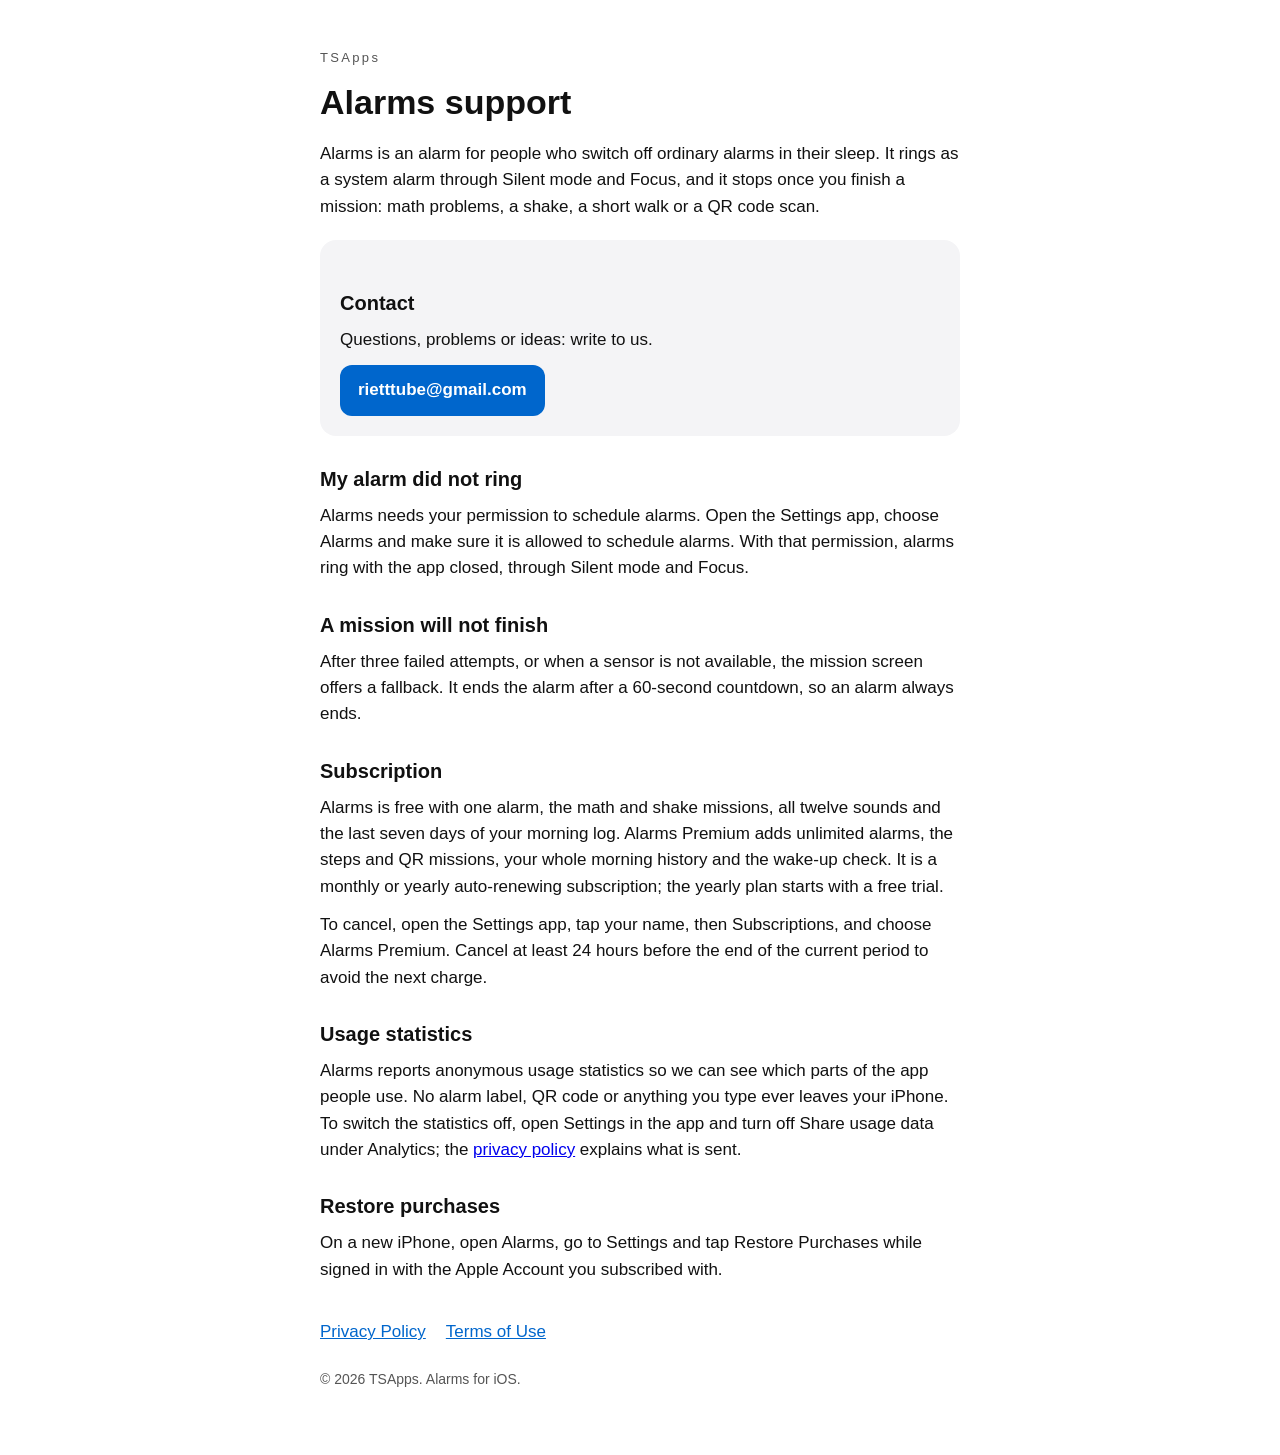
==== index.html @ 986cdb49 "Publish support site for feetfirst" ====
<!doctype html>
<html lang="en">
<head>
  <meta charset="utf-8">
  <meta name="viewport" content="width=device-width,initial-scale=1">
  <meta name="description" content="Alarms support: help with alarms, missions and your subscription.">
  <title>Alarms Support</title>
  <link rel="stylesheet" href="styles.css">
</head>
<body>
  <main>
    <div class="brand">TSApps</div>
    <h1>Alarms support</h1>
    <p>Alarms is an alarm for people who switch off ordinary alarms in their sleep. It rings as a system alarm through Silent mode and Focus, and it stops once you finish a mission: math problems, a shake, a short walk or a QR code scan.</p>

    <section class="card">
      <h2>Contact</h2>
      <p>Questions, problems or ideas: write to us.</p>
      <a class="button" href="mailto:rietttube@gmail.com">rietttube@gmail.com</a>
    </section>

    <h2>My alarm did not ring</h2>
    <p>Alarms needs your permission to schedule alarms. Open the Settings app, choose Alarms and make sure it is allowed to schedule alarms. With that permission, alarms ring with the app closed, through Silent mode and Focus.</p>

    <h2>A mission will not finish</h2>
    <p>After three failed attempts, or when a sensor is not available, the mission screen offers a fallback. It ends the alarm after a 60-second countdown, so an alarm always ends.</p>

    <h2>Subscription</h2>
    <p>Alarms is free with one alarm, the math and shake missions, all twelve sounds and the last seven days of your morning log. Alarms Premium adds unlimited alarms, the steps and QR missions, your whole morning history and the wake-up check. It is a monthly or yearly auto-renewing subscription; the yearly plan starts with a free trial.</p>
    <p>To cancel, open the Settings app, tap your name, then Subscriptions, and choose Alarms Premium. Cancel at least 24 hours before the end of the current period to avoid the next charge.</p>

    <h2>Usage statistics</h2>
    <p>Alarms reports anonymous usage statistics so we can see which parts of the app people use. No alarm label, QR code or anything you type ever leaves your iPhone. To switch the statistics off, open Settings in the app and turn off Share usage data under Analytics; the <a href="privacy.html">privacy policy</a> explains what is sent.</p>

    <h2>Restore purchases</h2>
    <p>On a new iPhone, open Alarms, go to Settings and tap Restore Purchases while signed in with the Apple Account you subscribed with.</p>

    <nav><a href="privacy.html">Privacy Policy</a><a href="https://www.apple.com/legal/internet-services/itunes/dev/stdeula/">Terms of Use</a></nav>
    <footer>© 2026 TSApps. Alarms for iOS.</footer>
  </main>
</body>
</html>
---- styles.css ----
:root { color-scheme: light dark; --bg: #ffffff; --fg: #111111; --muted: #555555; --card: #f4f4f6; --accent: #0066cc; }
@media (prefers-color-scheme: dark) { :root { --bg: #0e0e10; --fg: #f2f2f2; --muted: #b0b0b6; --card: #1a1a1f; --accent: #0a84ff; } }
* { box-sizing: border-box; }
body { margin: 0; background: var(--bg); color: var(--fg); font: 17px/1.55 -apple-system, BlinkMacSystemFont, "Helvetica Neue", Arial, sans-serif; }
main { max-width: 680px; margin: 0 auto; padding: 48px 20px 64px; }
.brand { font-size: 13px; letter-spacing: 0.18em; color: var(--muted); }
h1 { font-size: 34px; margin: 8px 0 12px; }
h2 { font-size: 20px; margin: 28px 0 8px; }
p { margin: 0 0 12px; }
.card { background: var(--card); border-radius: 16px; padding: 20px; margin: 20px 0; }
.button { display: inline-block; background: var(--accent); color: #fff; text-decoration: none; padding: 12px 18px; border-radius: 12px; font-weight: 600; }
nav { display: flex; gap: 20px; margin-top: 36px; }
nav a, footer a { color: var(--accent); }
footer { color: var(--muted); font-size: 14px; margin-top: 24px; }
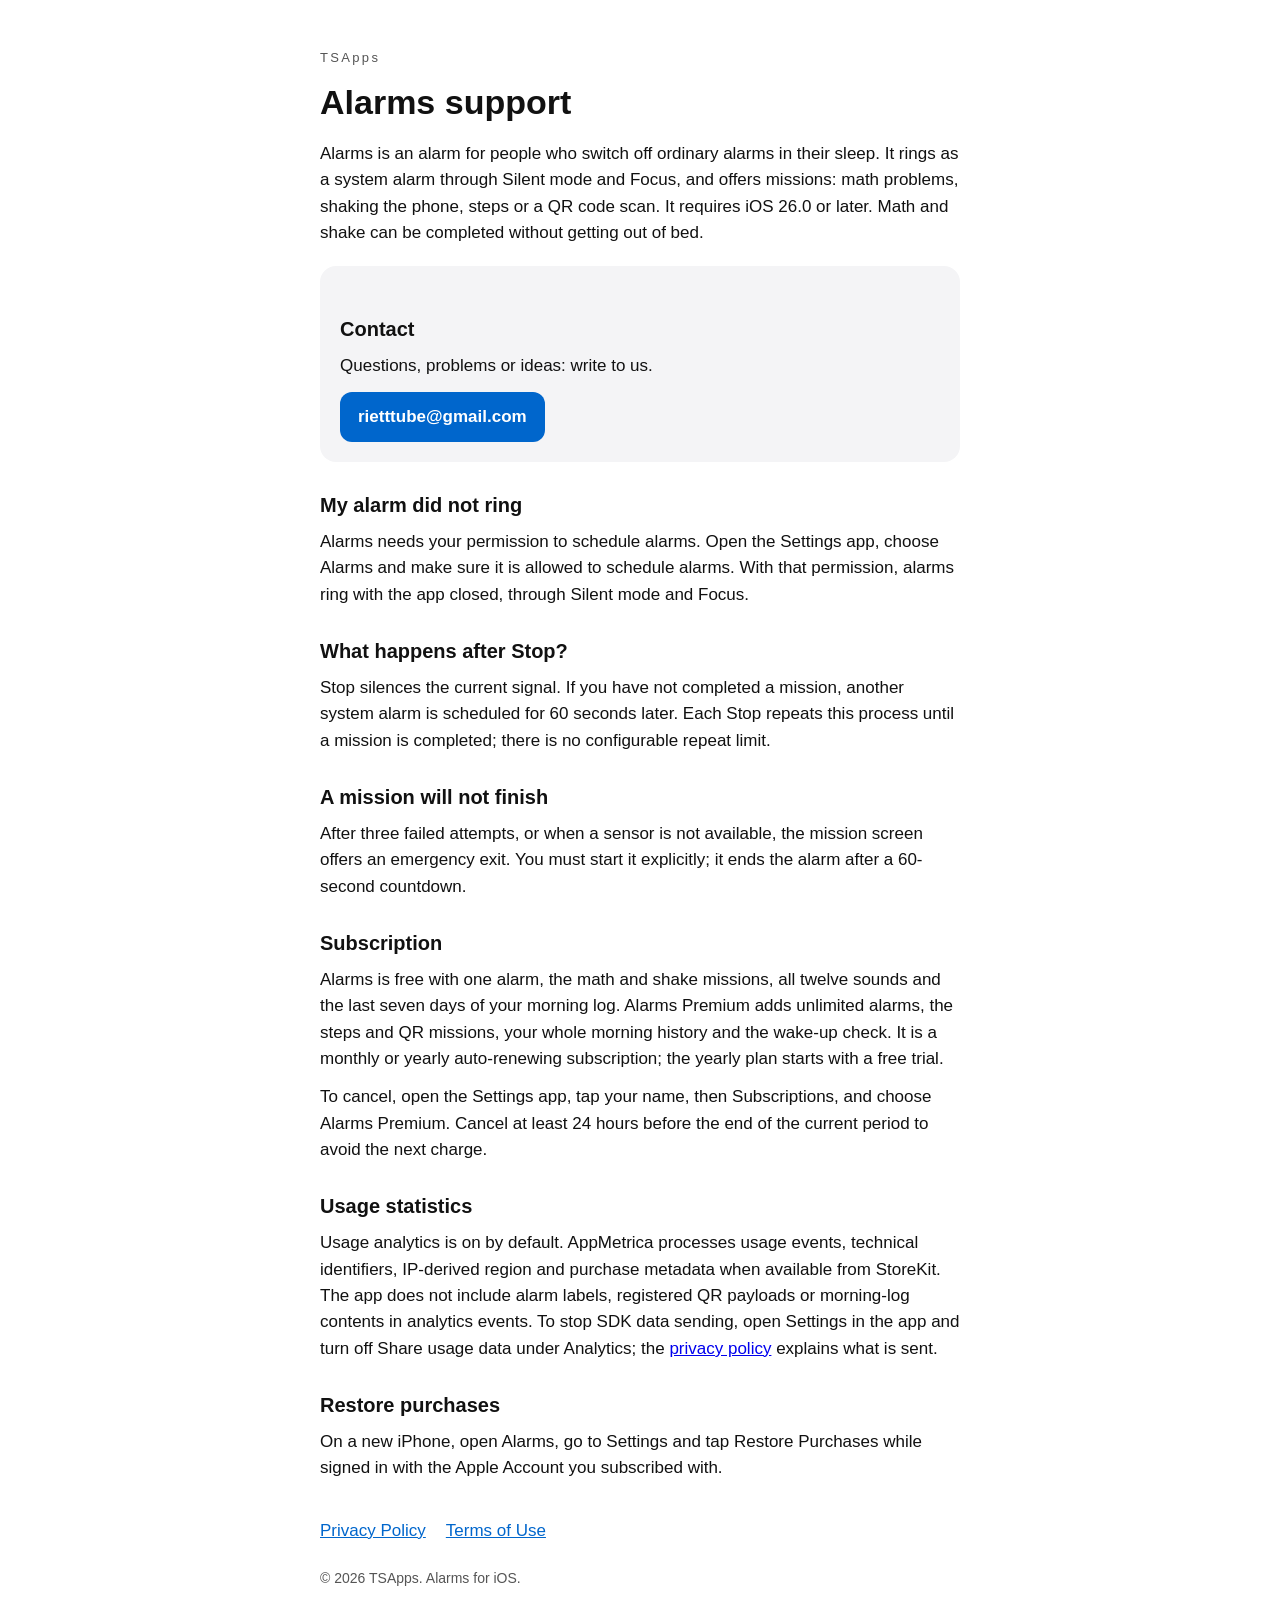
==== commit 2c856ee3: "Correct alarm behavior and AppMetrica privacy disclosures" ====
--- a/index.html
+++ b/index.html
@@ -11,7 +11,7 @@
   <main>
     <div class="brand">TSApps</div>
     <h1>Alarms support</h1>
-    <p>Alarms is an alarm for people who switch off ordinary alarms in their sleep. It rings as a system alarm through Silent mode and Focus, and it stops once you finish a mission: math problems, a shake, a short walk or a QR code scan.</p>
+    <p>Alarms is an alarm for people who switch off ordinary alarms in their sleep. It rings as a system alarm through Silent mode and Focus, and offers missions: math problems, shaking the phone, steps or a QR code scan. It requires iOS 26.0 or later. Math and shake can be completed without getting out of bed.</p>
 
     <section class="card">
       <h2>Contact</h2>
@@ -22,15 +22,18 @@
     <h2>My alarm did not ring</h2>
     <p>Alarms needs your permission to schedule alarms. Open the Settings app, choose Alarms and make sure it is allowed to schedule alarms. With that permission, alarms ring with the app closed, through Silent mode and Focus.</p>
 
+    <h2>What happens after Stop?</h2>
+    <p>Stop silences the current signal. If you have not completed a mission, another system alarm is scheduled for 60 seconds later. Each Stop repeats this process until a mission is completed; there is no configurable repeat limit.</p>
+
     <h2>A mission will not finish</h2>
-    <p>After three failed attempts, or when a sensor is not available, the mission screen offers a fallback. It ends the alarm after a 60-second countdown, so an alarm always ends.</p>
+    <p>After three failed attempts, or when a sensor is not available, the mission screen offers an emergency exit. You must start it explicitly; it ends the alarm after a 60-second countdown.</p>
 
     <h2>Subscription</h2>
     <p>Alarms is free with one alarm, the math and shake missions, all twelve sounds and the last seven days of your morning log. Alarms Premium adds unlimited alarms, the steps and QR missions, your whole morning history and the wake-up check. It is a monthly or yearly auto-renewing subscription; the yearly plan starts with a free trial.</p>
     <p>To cancel, open the Settings app, tap your name, then Subscriptions, and choose Alarms Premium. Cancel at least 24 hours before the end of the current period to avoid the next charge.</p>
 
     <h2>Usage statistics</h2>
-    <p>Alarms reports anonymous usage statistics so we can see which parts of the app people use. No alarm label, QR code or anything you type ever leaves your iPhone. To switch the statistics off, open Settings in the app and turn off Share usage data under Analytics; the <a href="privacy.html">privacy policy</a> explains what is sent.</p>
+    <p>Usage analytics is on by default. AppMetrica processes usage events, technical identifiers, IP-derived region and purchase metadata when available from StoreKit. The app does not include alarm labels, registered QR payloads or morning-log contents in analytics events. To stop SDK data sending, open Settings in the app and turn off Share usage data under Analytics; the <a href="privacy.html">privacy policy</a> explains what is sent.</p>
 
     <h2>Restore purchases</h2>
     <p>On a new iPhone, open Alarms, go to Settings and tap Restore Purchases while signed in with the Apple Account you subscribed with.</p>
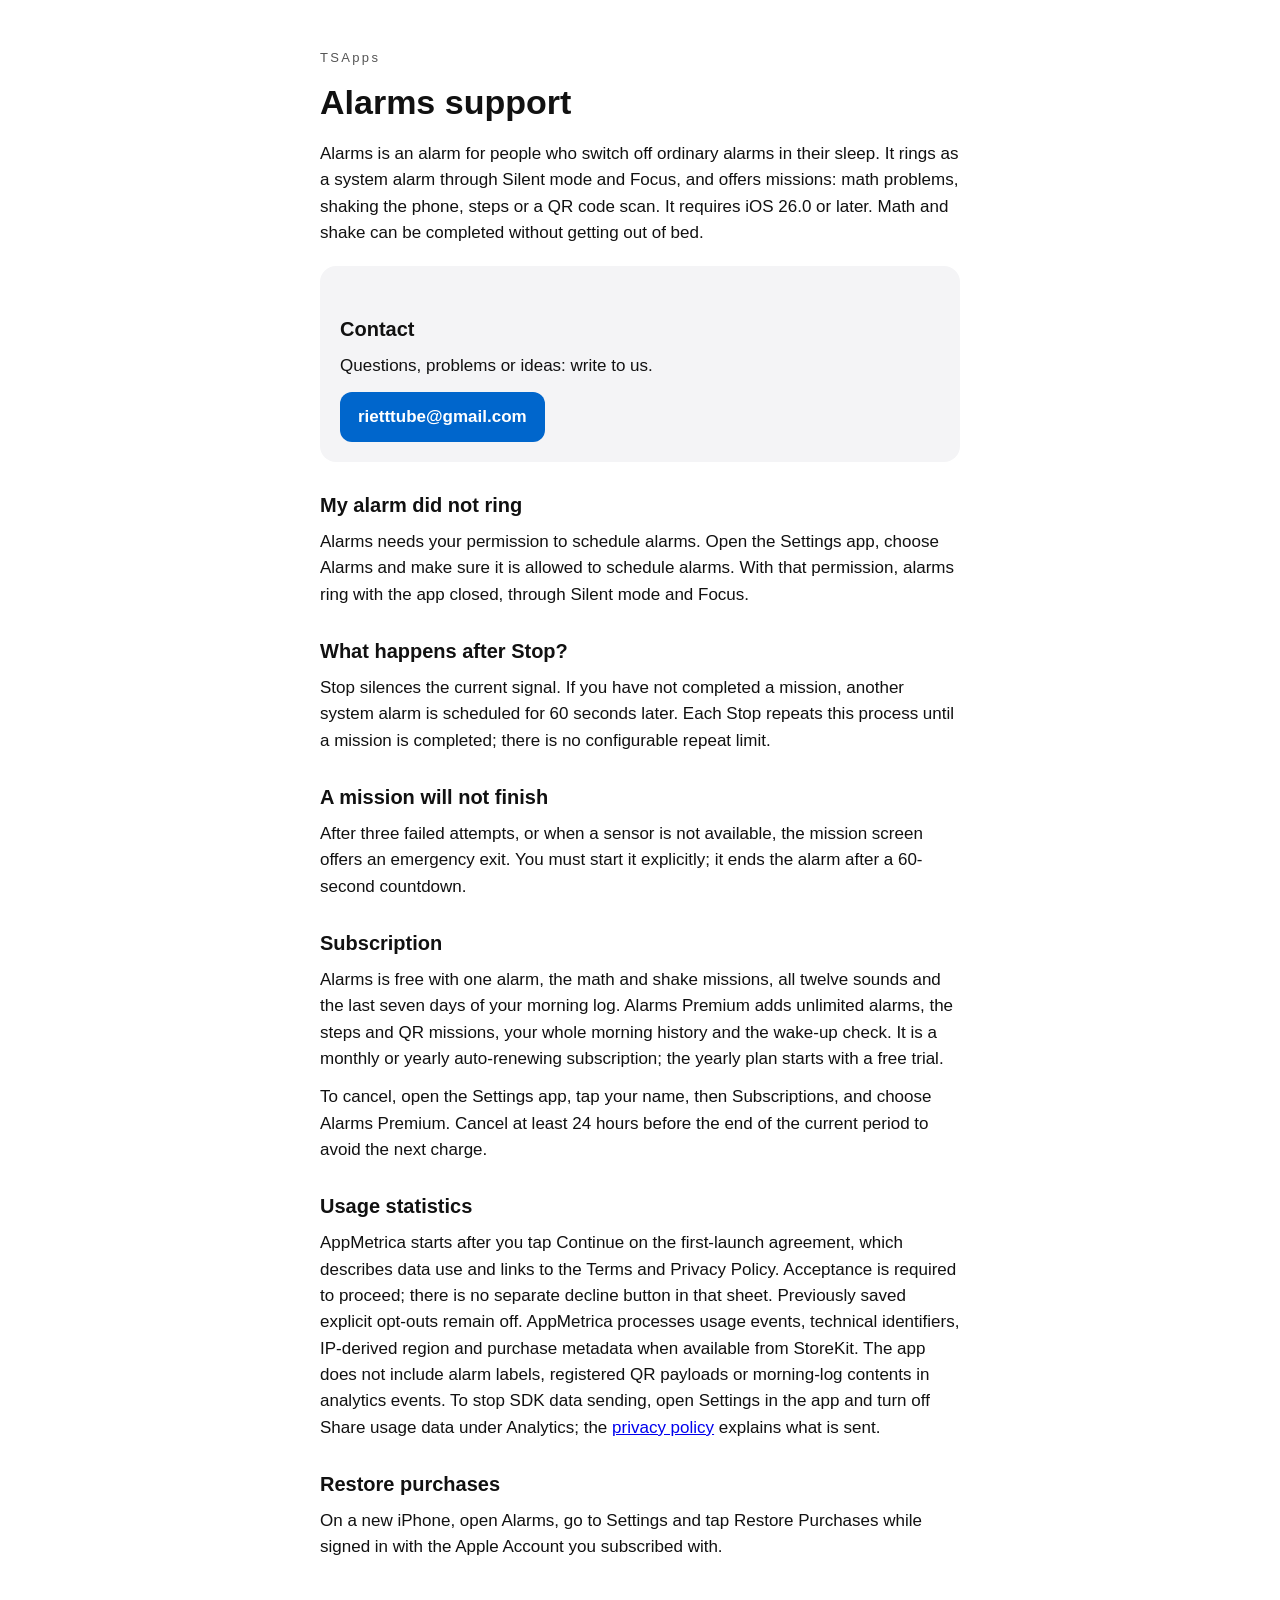
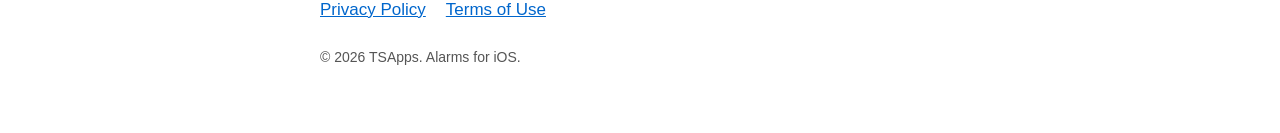
==== commit 96a5094d: "Explain first-launch agreement and analytics activation after Continue" ====
--- a/index.html
+++ b/index.html
@@ -33,7 +33,7 @@
     <p>To cancel, open the Settings app, tap your name, then Subscriptions, and choose Alarms Premium. Cancel at least 24 hours before the end of the current period to avoid the next charge.</p>
 
     <h2>Usage statistics</h2>
-    <p>Usage analytics is on by default. AppMetrica processes usage events, technical identifiers, IP-derived region and purchase metadata when available from StoreKit. The app does not include alarm labels, registered QR payloads or morning-log contents in analytics events. To stop SDK data sending, open Settings in the app and turn off Share usage data under Analytics; the <a href="privacy.html">privacy policy</a> explains what is sent.</p>
+    <p>AppMetrica starts after you tap Continue on the first-launch agreement, which describes data use and links to the Terms and Privacy Policy. Acceptance is required to proceed; there is no separate decline button in that sheet. Previously saved explicit opt-outs remain off. AppMetrica processes usage events, technical identifiers, IP-derived region and purchase metadata when available from StoreKit. The app does not include alarm labels, registered QR payloads or morning-log contents in analytics events. To stop SDK data sending, open Settings in the app and turn off Share usage data under Analytics; the <a href="privacy.html">privacy policy</a> explains what is sent.</p>
 
     <h2>Restore purchases</h2>
     <p>On a new iPhone, open Alarms, go to Settings and tap Restore Purchases while signed in with the Apple Account you subscribed with.</p>
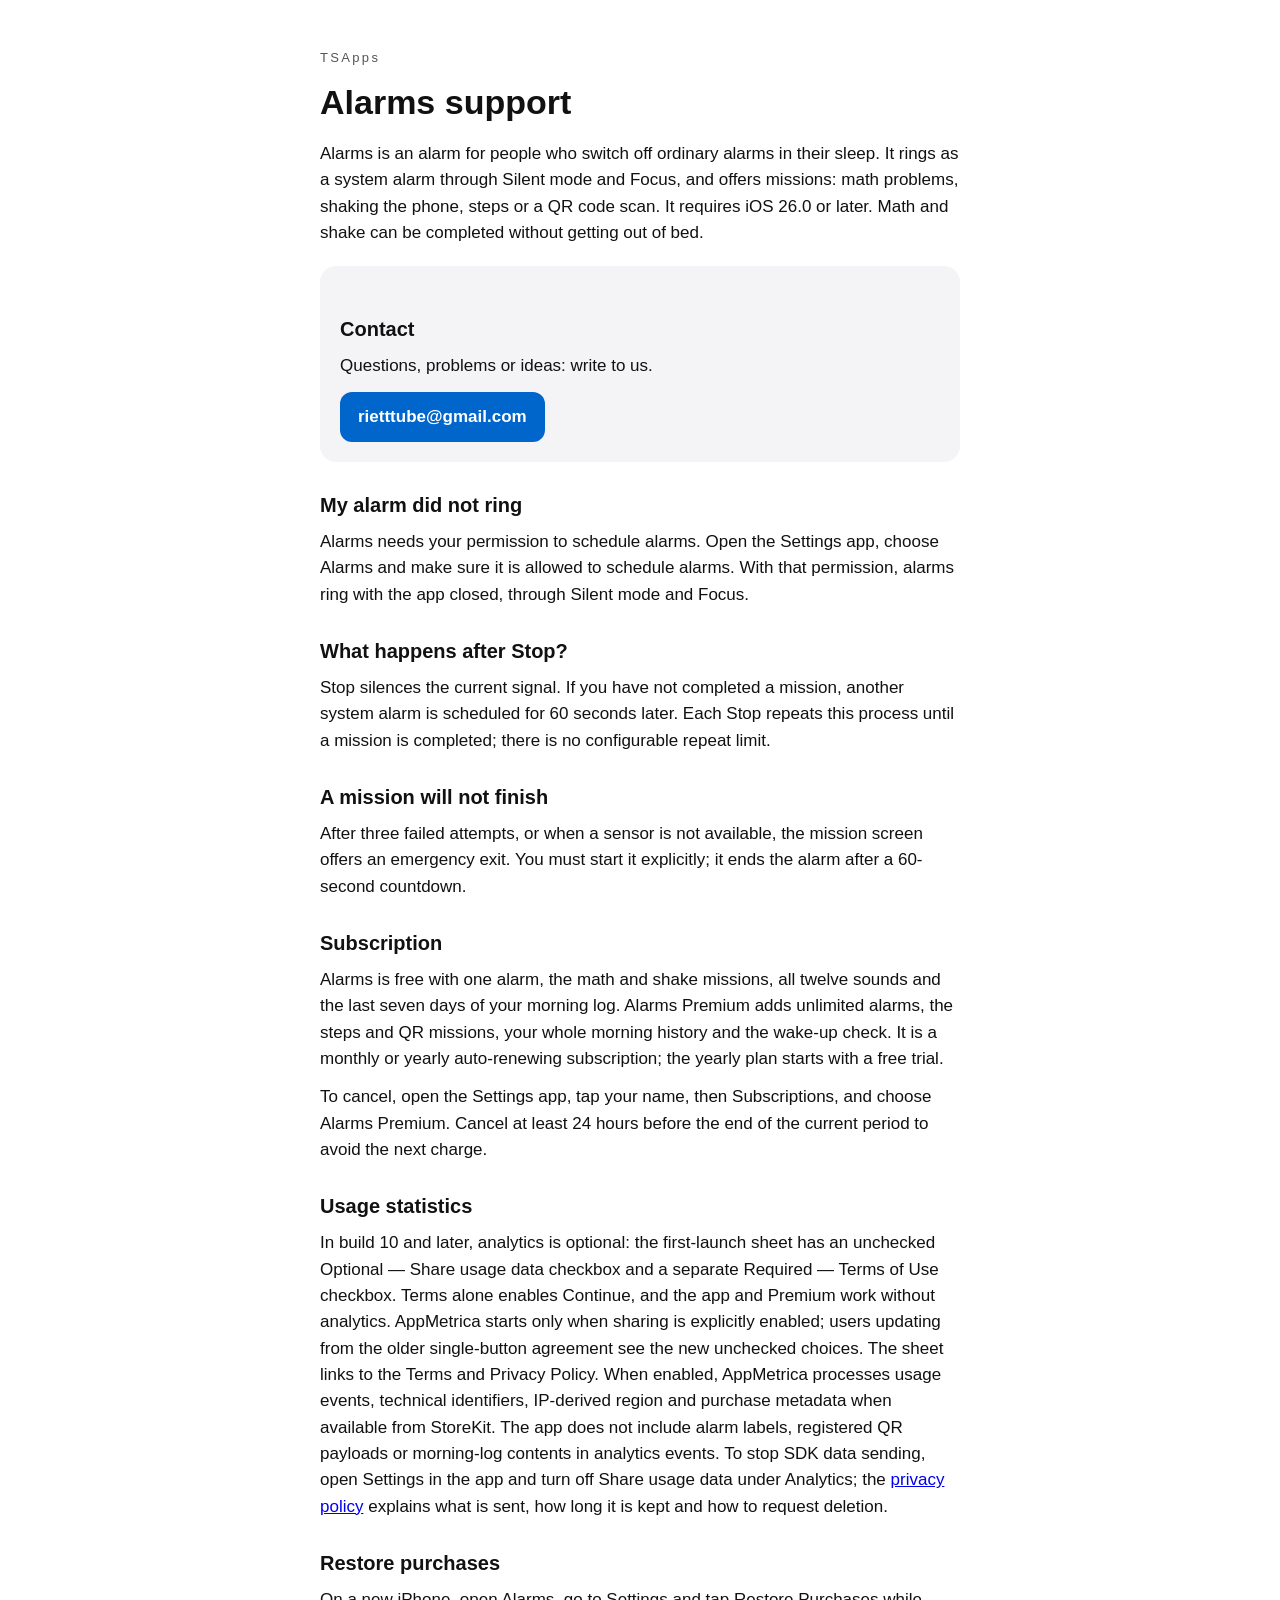
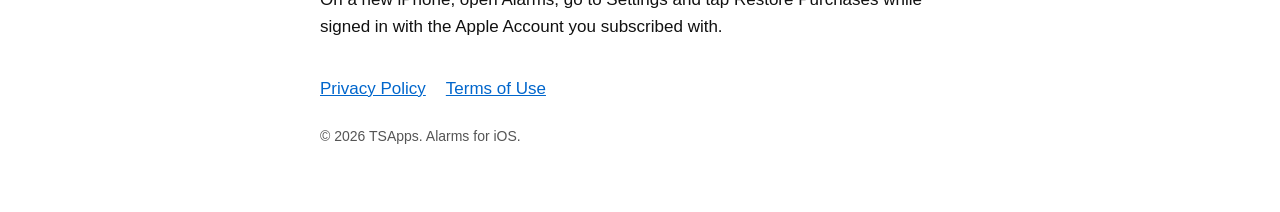
==== commit bb0791d7: "Clarify optional analytics consent in build 10" ====
--- a/index.html
+++ b/index.html
@@ -33,7 +33,7 @@
     <p>To cancel, open the Settings app, tap your name, then Subscriptions, and choose Alarms Premium. Cancel at least 24 hours before the end of the current period to avoid the next charge.</p>
 
     <h2>Usage statistics</h2>
-    <p>AppMetrica starts after you tap Continue on the first-launch agreement, which describes data use and links to the Terms and Privacy Policy. Acceptance is required to proceed; there is no separate decline button in that sheet. Previously saved explicit opt-outs remain off. AppMetrica processes usage events, technical identifiers, IP-derived region and purchase metadata when available from StoreKit. The app does not include alarm labels, registered QR payloads or morning-log contents in analytics events. To stop SDK data sending, open Settings in the app and turn off Share usage data under Analytics; the <a href="privacy.html">privacy policy</a> explains what is sent.</p>
+    <p>In build 10 and later, analytics is optional: the first-launch sheet has an unchecked Optional — Share usage data checkbox and a separate Required — Terms of Use checkbox. Terms alone enables Continue, and the app and Premium work without analytics. AppMetrica starts only when sharing is explicitly enabled; users updating from the older single-button agreement see the new unchecked choices. The sheet links to the Terms and Privacy Policy. When enabled, AppMetrica processes usage events, technical identifiers, IP-derived region and purchase metadata when available from StoreKit. The app does not include alarm labels, registered QR payloads or morning-log contents in analytics events. To stop SDK data sending, open Settings in the app and turn off Share usage data under Analytics; the <a href="privacy.html">privacy policy</a> explains what is sent, how long it is kept and how to request deletion.</p>
 
     <h2>Restore purchases</h2>
     <p>On a new iPhone, open Alarms, go to Settings and tap Restore Purchases while signed in with the Apple Account you subscribed with.</p>
